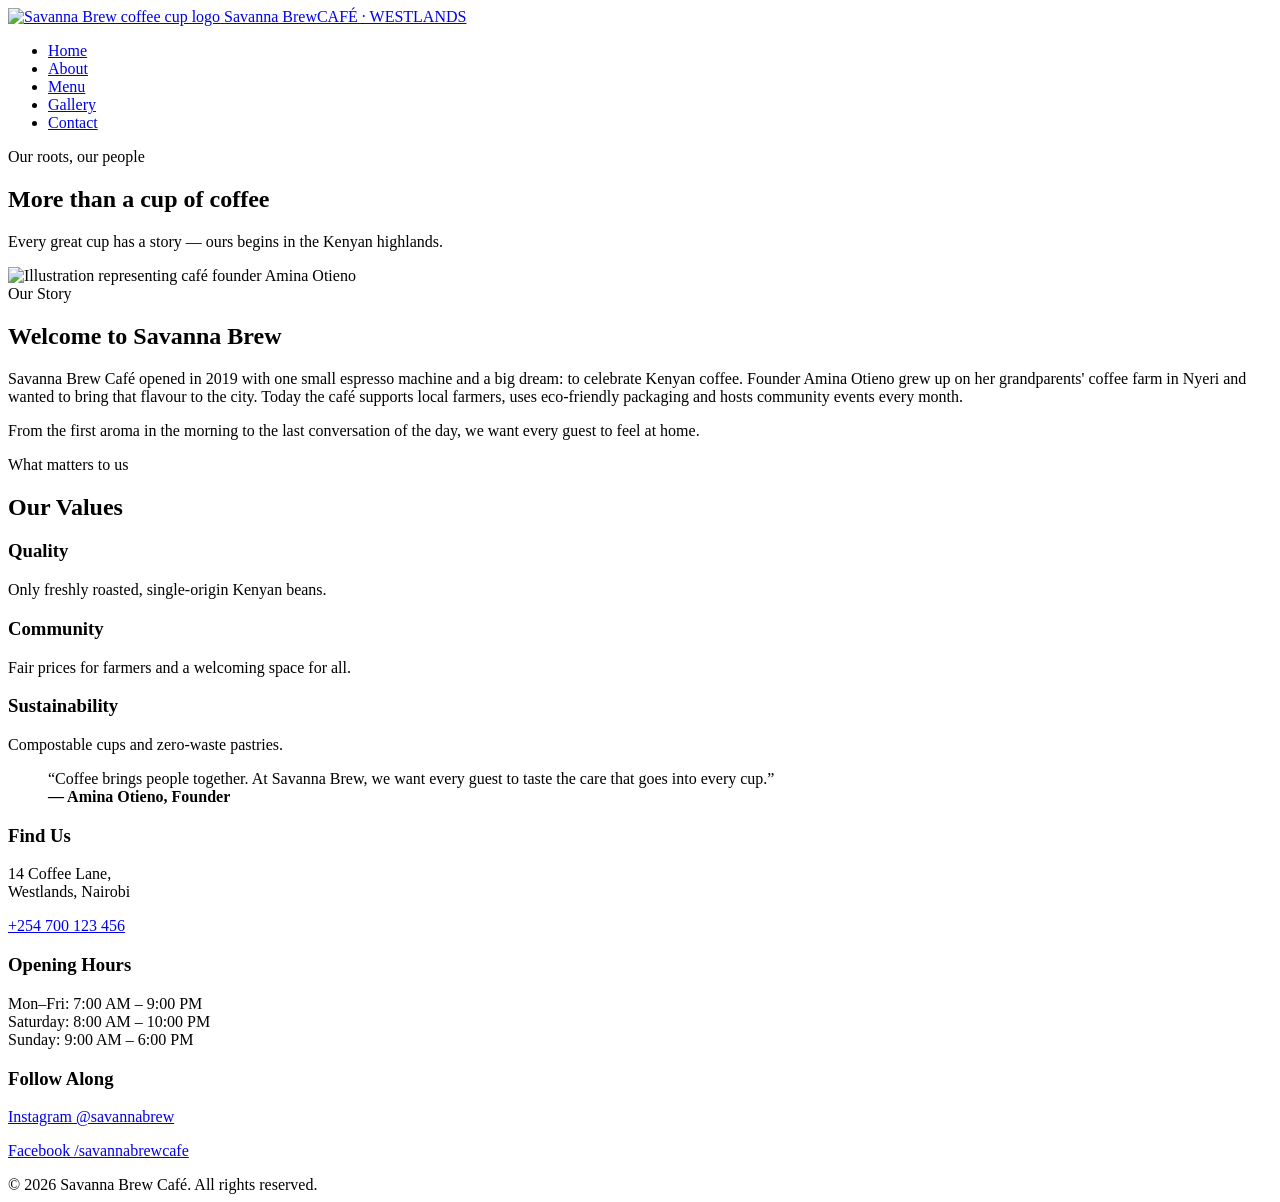
==== about.html @ 93c1c02c "Add files via upload" ====
<!DOCTYPE html>
<html lang="en">
<head>
  <meta charset="UTF-8">
  <meta name="viewport" content="width=device-width, initial-scale=1.0">
  <meta name="description" content="Savanna Brew Café in Westlands, Nairobi — Kenyan coffee, fresh pastries and warm hospitality.">
  <title>About Us | Savanna Brew Café</title>
  <link rel="preconnect" href="https://fonts.googleapis.com">
  <link rel="preconnect" href="https://fonts.gstatic.com" crossorigin>
  <link href="https://fonts.googleapis.com/css2?family=Open+Sans:wght@400;600;700&family=Playfair+Display:wght@600;700&display=swap" rel="stylesheet">
  <link rel="stylesheet" href="css/style.css">
</head>
<body>
<header class="site-header">
  <div class="container header-inner">
    <a class="brand" href="index.html">
      <img src="images/logo.svg" alt="Savanna Brew coffee cup logo">
      <span><span class="brand-name">Savanna Brew</span><span class="brand-tag">CAFÉ · WESTLANDS</span></span>
    </a>
    <nav aria-label="Main navigation"><ul class="nav-list"><li><a href="index.html" class="" >Home</a></li><li><a href="about.html" class="active" aria-current="page">About</a></li><li><a href="menu.html" class="" >Menu</a></li><li><a href="gallery.html" class="" >Gallery</a></li><li><a href="contact.html" class="" >Contact</a></li></ul></nav>
  </div>
</header>
<main>
  <section class="page-banner"><div class="container"><span class="eyebrow">Our roots, our people</span><h1>More than a cup of coffee</h1><p>Every great cup has a story — ours begins in the Kenyan highlands.</p></div></section>
  <section class="section container">
    <div class="about-layout">
      <img class="owner-photo" src="images/owner.svg" alt="Illustration representing café founder Amina Otieno">
      <div><span class="eyebrow">Our Story</span><h2>Welcome to Savanna Brew</h2>
      <p>Savanna Brew Café opened in 2019 with one small espresso machine and a big dream: to celebrate Kenyan coffee. Founder Amina Otieno grew up on her grandparents' coffee farm in Nyeri and wanted to bring that flavour to the city. Today the café supports local farmers, uses eco-friendly packaging and hosts community events every month.</p>
      <p>From the first aroma in the morning to the last conversation of the day, we want every guest to feel at home.</p></div>
    </div>
    <div class="section-heading values-heading"><span class="eyebrow">What matters to us</span><h2>Our Values</h2></div>
    <div class="value-grid">
      <article class="value-card"><h3>Quality</h3><p>Only freshly roasted, single-origin Kenyan beans.</p></article>
      <article class="value-card"><h3>Community</h3><p>Fair prices for farmers and a welcoming space for all.</p></article>
      <article class="value-card"><h3>Sustainability</h3><p>Compostable cups and zero-waste pastries.</p></article>
    </div>
    <blockquote>“Coffee brings people together. At Savanna Brew, we want every guest to taste the care that goes into every cup.”<br><strong>— Amina Otieno, Founder</strong></blockquote>
  </section>
</main>
<footer class="site-footer">
  <div class="container">
    <div class="footer-grid">
      <section><h3>Find Us</h3><p>14 Coffee Lane,<br>Westlands, Nairobi</p><p><a href="tel:+254700123456">+254 700 123 456</a></p></section>
      <section><h3>Opening Hours</h3><p>Mon–Fri: 7:00 AM – 9:00 PM<br>Saturday: 8:00 AM – 10:00 PM<br>Sunday: 9:00 AM – 6:00 PM</p></section>
      <section><h3>Follow Along</h3><p><a href="https://www.instagram.com/" target="_blank" rel="noopener noreferrer">Instagram @savannabrew</a></p><p><a href="https://www.facebook.com/" target="_blank" rel="noopener noreferrer">Facebook /savannabrewcafe</a></p></section>
    </div>
    <div class="footer-bottom">© 2026 Savanna Brew Café. All rights reserved.</div>
  </div>
</footer>
</body>
</html>
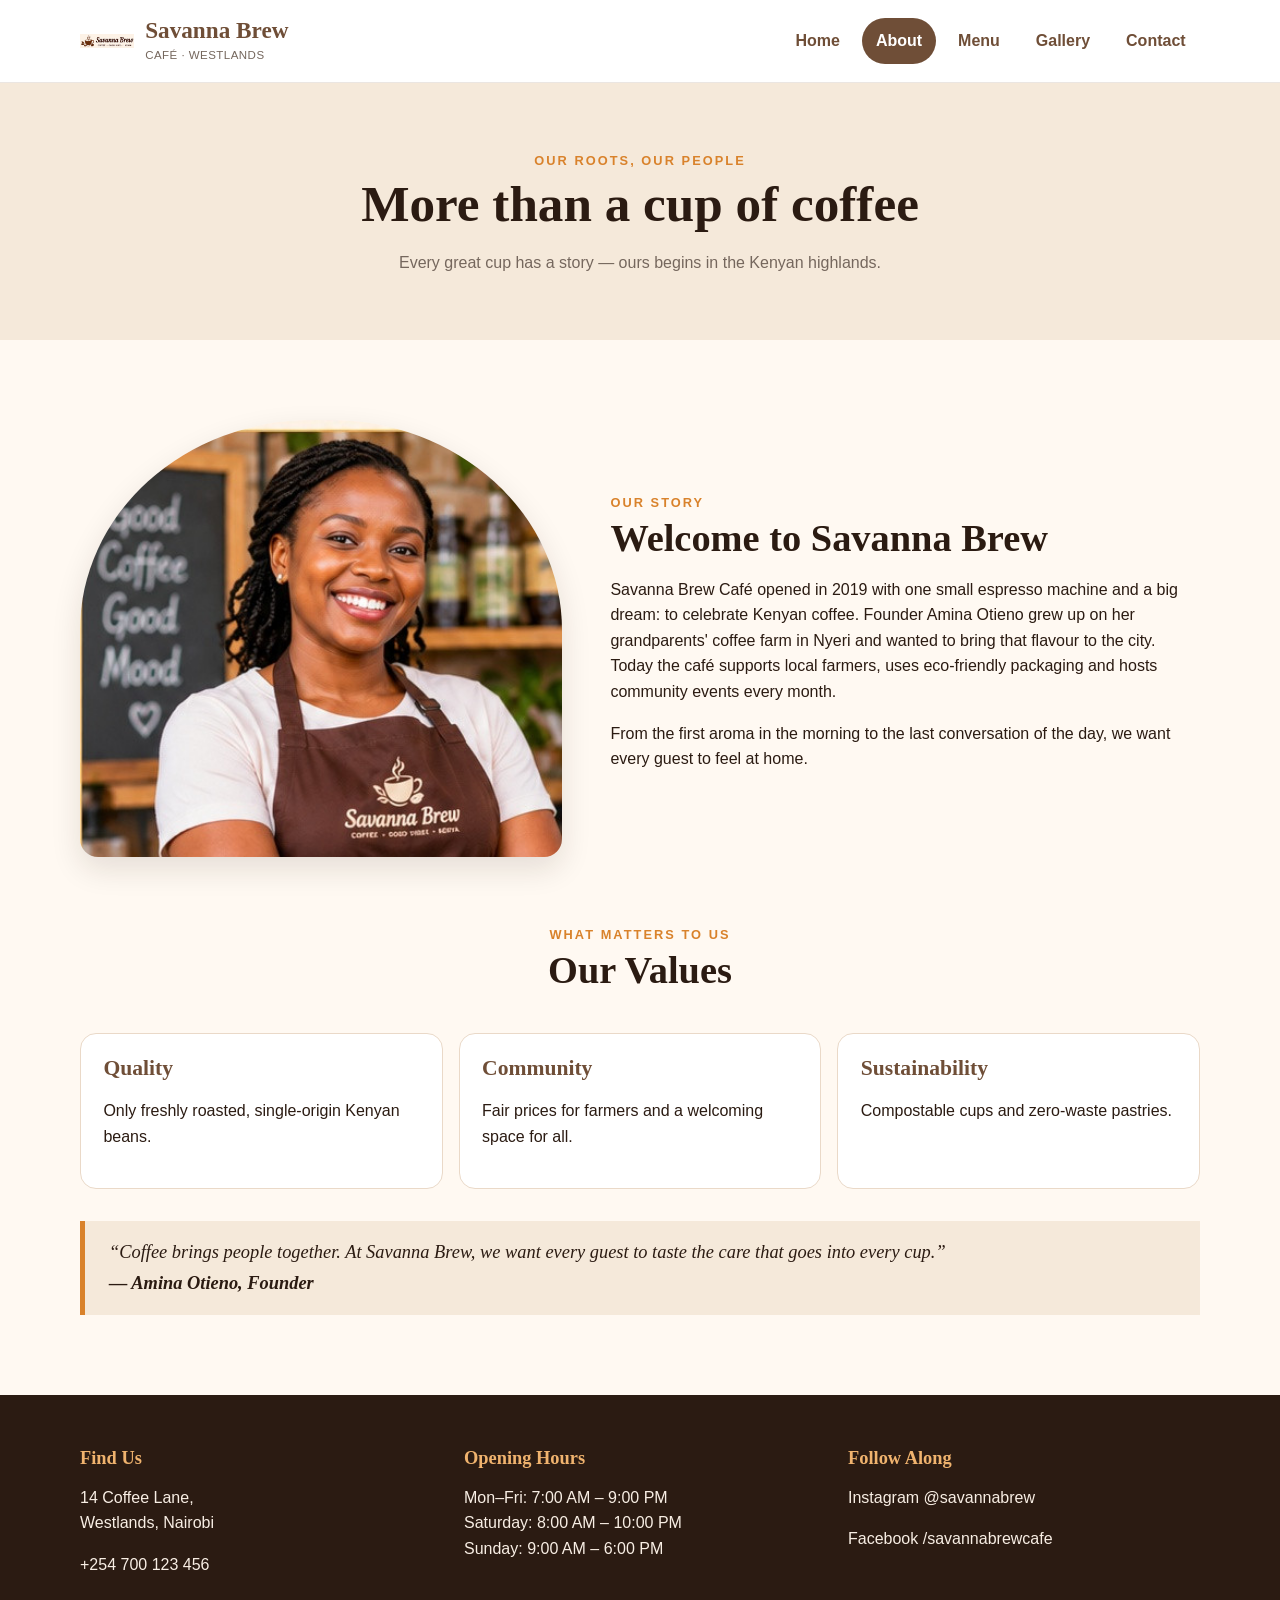
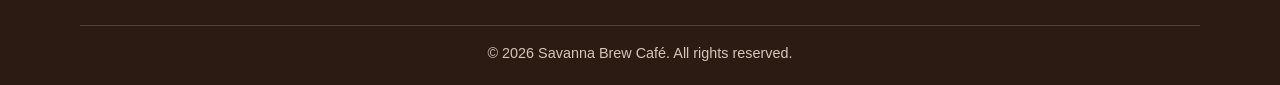
==== commit 1fd55668: "Update about.html" ====
--- a/about.html
+++ b/about.html
@@ -14,7 +14,7 @@
 <header class="site-header">
   <div class="container header-inner">
     <a class="brand" href="index.html">
-      <img src="images/logo.svg" alt="Savanna Brew coffee cup logo">
+      <img src="logo.png" alt="Savanna Brew coffee cup logo">
       <span><span class="brand-name">Savanna Brew</span><span class="brand-tag">CAFÉ · WESTLANDS</span></span>
     </a>
     <nav aria-label="Main navigation"><ul class="nav-list"><li><a href="index.html" class="" >Home</a></li><li><a href="about.html" class="active" aria-current="page">About</a></li><li><a href="menu.html" class="" >Menu</a></li><li><a href="gallery.html" class="" >Gallery</a></li><li><a href="contact.html" class="" >Contact</a></li></ul></nav>
@@ -24,7 +24,7 @@
   <section class="page-banner"><div class="container"><span class="eyebrow">Our roots, our people</span><h1>More than a cup of coffee</h1><p>Every great cup has a story — ours begins in the Kenyan highlands.</p></div></section>
   <section class="section container">
     <div class="about-layout">
-      <img class="owner-photo" src="images/owner.svg" alt="Illustration representing café founder Amina Otieno">
+      <img class="owner-photo" src="owner.jpg" alt="Illustration representing café founder Amina Otieno">
       <div><span class="eyebrow">Our Story</span><h2>Welcome to Savanna Brew</h2>
       <p>Savanna Brew Café opened in 2019 with one small espresso machine and a big dream: to celebrate Kenyan coffee. Founder Amina Otieno grew up on her grandparents' coffee farm in Nyeri and wanted to bring that flavour to the city. Today the café supports local farmers, uses eco-friendly packaging and hosts community events every month.</p>
       <p>From the first aroma in the morning to the last conversation of the day, we want every guest to feel at home.</p></div>
--- a/css/style.css
+++ b/css/style.css
@@ -0,0 +1,170 @@
+/* Savanna Brew Café — main stylesheet
+   Flexbox is used for navigation, feature cards and footer columns.
+   CSS Grid is used for the gallery and page layouts.
+*/
+:root {
+  --coffee: #6F4E37;
+  --cream: #F5E9DA;
+  --orange: #D9822B;
+  --dark: #2B1B12;
+  --white: #FFFFFF;
+  --muted: #75675D;
+  --soft: #FFF9F2;
+  --shadow: 0 12px 30px rgba(43, 27, 18, .12);
+  --radius: 16px;
+}
+* { box-sizing: border-box; }
+html { scroll-behavior: smooth; }
+body {
+  margin: 0;
+  color: var(--dark);
+  background: var(--soft);
+  font-family: "Open Sans", Arial, sans-serif;
+  font-size: 16px;
+  line-height: 1.6;
+}
+h1, h2, h3 {
+  font-family: "Playfair Display", Georgia, serif;
+  line-height: 1.2;
+  margin: 0 0 1rem;
+}
+h1 { font-size: clamp(2.3rem, 5vw, 4.4rem); }
+h2 { font-size: clamp(1.8rem, 3vw, 2.6rem); }
+h3 { font-size: 1.35rem; }
+p { margin: 0 0 1rem; }
+img { display: block; max-width: 100%; }
+a { color: var(--coffee); text-decoration: none; transition: color .25s ease; }
+a:hover { color: var(--orange); }
+a:focus-visible, button:focus-visible, input:focus-visible,
+select:focus-visible, textarea:focus-visible {
+  outline: 3px solid var(--orange);
+  outline-offset: 3px;
+}
+.container { width: min(1120px, 92%); margin-inline: auto; }
+.site-header {
+  background: var(--white);
+  border-bottom: 1px solid rgba(111,78,55,.14);
+  position: sticky;
+  top: 0;
+  z-index: 20;
+}
+.header-inner {
+  min-height: 82px;
+  display: flex;
+  align-items: center;
+  justify-content: space-between;
+  gap: 2rem;
+}
+.brand { display: flex; align-items: center; gap: .7rem; color: var(--dark); }
+.brand img { width: 54px; height: 54px; object-fit: contain; }
+.brand-name { font: 700 1.45rem Georgia, serif; color: var(--coffee); line-height: 1.1; }
+.brand-tag { display: block; color: var(--muted); font-size: .72rem; letter-spacing: .04em; }
+.nav-list { display: flex; align-items: center; gap: .45rem; list-style: none; padding: 0; margin: 0; }
+.nav-list a { display: block; padding: .65rem .9rem; border-radius: 999px; font-weight: 700; }
+.nav-list a:hover, .nav-list a:focus-visible { background: var(--cream); color: var(--coffee); }
+.nav-list a.active { background: var(--coffee); color: var(--white); }
+.hero {
+  min-height: 590px;
+  display: grid;
+  align-items: center;
+  color: var(--white);
+  background:
+    linear-gradient(90deg, rgba(27,16,10,.83), rgba(27,16,10,.35)),
+    url("../images/hero.svg") center/cover no-repeat;
+}
+.hero-content { max-width: 690px; padding-block: 6rem; }
+.eyebrow { color: var(--orange); text-transform: uppercase; letter-spacing: .16em; font-weight: 800; font-size: .8rem; }
+.hero h1 { margin: .8rem 0 1.2rem; }
+.hero p { max-width: 610px; font-size: 1.12rem; color: #fff8ef; }
+.button {
+  display: inline-block; border: 0; border-radius: 999px; padding: .9rem 1.5rem;
+  background: var(--orange); color: var(--dark); font: 700 1rem Arial, sans-serif;
+  cursor: pointer; transition: transform .25s ease, box-shadow .25s ease, background .25s ease;
+}
+.button:hover { background: #e99a45; color: var(--dark); transform: translateY(-3px); box-shadow: var(--shadow); }
+.button.secondary { background: var(--coffee); color: var(--white); }
+.button.secondary:hover { background: #543a29; color: var(--white); }
+.section { padding: 5rem 0; }
+.section-heading { text-align: center; max-width: 700px; margin: 0 auto 2.5rem; }
+.section-heading p { color: var(--muted); }
+.feature-grid { display: flex; gap: 1.5rem; }
+.feature-card {
+  flex: 1; overflow: hidden; background: var(--white); border-radius: var(--radius);
+  box-shadow: 0 5px 18px rgba(43,27,18,.07); transition: transform .25s ease, box-shadow .25s ease;
+}
+.feature-card:hover { transform: translateY(-7px); box-shadow: var(--shadow); }
+.feature-card img { width: 100%; height: 220px; object-fit: cover; }
+.feature-card-content { padding: 1.4rem; }
+.feature-card p { color: var(--muted); }
+.price { color: var(--coffee); font-weight: 800; }
+.cta-band { background: var(--cream); text-align: center; padding: 3.5rem 1rem; }
+.page-banner { background: var(--cream); padding: 4rem 0; text-align: center; }
+.page-banner h1 { font-size: clamp(2.2rem, 4vw, 3.5rem); }
+.page-banner p { color: var(--muted); max-width: 650px; margin: 0 auto; }
+.about-layout { display: grid; grid-template-columns: .9fr 1.1fr; gap: 3rem; align-items: center; }
+.owner-photo { width: 100%; max-height: 520px; object-fit: cover; border-radius: 48% 48% 18px 18px; box-shadow: var(--shadow); }
+.values-heading { margin-top: 4rem; }
+.value-grid { display: grid; grid-template-columns: repeat(3, 1fr); gap: 1rem; margin-top: 2rem; }
+.value-card { background: var(--white); border: 1px solid #ead9c8; border-radius: var(--radius); padding: 1.4rem; }
+.value-card h3 { color: var(--coffee); }
+blockquote { margin: 2rem 0 0; padding: 1rem 1.5rem; border-left: 5px solid var(--orange); background: var(--cream); font: italic 1.15rem/1.7 Georgia, serif; }
+.menu-section { padding: 3rem 0 1rem; }
+.menu-section h2 { color: var(--coffee); }
+.table-wrap { overflow-x: auto; border-radius: 12px; box-shadow: 0 5px 18px rgba(43,27,18,.06); }
+.menu-table { width: 100%; min-width: 560px; border-collapse: collapse; background: var(--white); }
+.menu-table th, .menu-table td { padding: 1rem 1.2rem; text-align: left; }
+.menu-table thead { background: var(--coffee); color: var(--white); }
+.menu-table th:last-child, .menu-table td:last-child { text-align: right; white-space: nowrap; }
+.menu-table tbody tr:nth-child(even) { background: #f7eee5; }
+.menu-table tbody tr:hover { background: #f3dfc9; }
+.gallery-grid { display: grid; grid-template-columns: repeat(4, 1fr); gap: 1.2rem; }
+.gallery-grid figure { margin: 0; overflow: hidden; background: var(--white); border-radius: 14px; box-shadow: 0 5px 18px rgba(43,27,18,.08); }
+.gallery-grid img { width: 100%; aspect-ratio: 4/3; object-fit: cover; transition: transform .4s ease; }
+.gallery-grid figure:hover img { transform: scale(1.07); }
+.gallery-grid figcaption { padding: .8rem 1rem; color: var(--muted); font-size: .92rem; }
+.contact-layout { display: grid; grid-template-columns: 1.15fr .85fr; gap: 2.5rem; align-items: start; }
+.reservation-form { background: var(--white); padding: 2rem; border-radius: var(--radius); box-shadow: var(--shadow); }
+.form-grid { display: grid; grid-template-columns: 1fr 1fr; gap: 1rem; }
+.form-field { margin-bottom: 1rem; }
+.form-field.full { grid-column: 1 / -1; }
+label { display: block; font-weight: 700; margin-bottom: .4rem; }
+input, select, textarea {
+  width: 100%; padding: .85rem .9rem; border: 1px solid #cdb9a7; border-radius: 8px;
+  background: #fffdfb; color: var(--dark); font: inherit;
+}
+input:focus, select:focus, textarea:focus { outline: 3px solid rgba(217,130,43,.28); border-color: var(--orange); }
+fieldset { border: 1px solid #d8c5b3; border-radius: 10px; padding: 1rem; margin: .5rem 0 1.2rem; }
+legend { font-weight: 700; padding: 0 .4rem; }
+.radio-row { display: flex; flex-wrap: wrap; gap: 1.2rem; }
+.radio-row label { display: inline-flex; align-items: center; gap: .4rem; font-weight: 400; margin: 0; }
+.radio-row input { width: auto; }
+.info-card { background: var(--cream); border-radius: var(--radius); padding: 1.7rem; margin-bottom: 1.2rem; }
+.info-card h2, .info-card h3 { color: var(--coffee); }
+.hours-table { width: 100%; border-collapse: collapse; }
+.hours-table td { padding: .55rem 0; border-bottom: 1px solid #dfcbb8; }
+.hours-table td:last-child { text-align: right; }
+.site-footer { background: #2B1B12; color: #f8eee4; padding: 3.2rem 0 1.2rem; }
+.footer-grid { display: flex; gap: 2rem; justify-content: space-between; }
+.footer-grid > section { flex: 1; }
+.site-footer h3 { color: #f0b36e; font-size: 1.15rem; }
+.site-footer a { color: #f8eee4; }
+.site-footer a:hover { color: #f0b36e; }
+.footer-bottom { text-align: center; border-top: 1px solid rgba(255,255,255,.18); margin-top: 2rem; padding-top: 1rem; font-size: .9rem; color: #d7c6b7; }
+.small-note { color: var(--muted); font-size: .92rem; }
+@media (max-width: 900px) {
+  .gallery-grid { grid-template-columns: repeat(2, 1fr); }
+}
+@media (max-width: 768px) {
+  .header-inner { flex-direction: column; align-items: flex-start; padding: 1rem 0; gap: .7rem; }
+  .nav-list { width: 100%; flex-direction: column; align-items: stretch; gap: .2rem; }
+  .nav-list a { border-radius: 8px; padding: .55rem .8rem; }
+  .hero { min-height: 500px; }
+  .feature-grid, .footer-grid { flex-direction: column; }
+  .about-layout, .contact-layout { grid-template-columns: 1fr; }
+  .values-heading { margin-top: 4rem; }
+.value-grid { grid-template-columns: 1fr; }
+  .gallery-grid { grid-template-columns: 1fr; }
+  .form-grid { grid-template-columns: 1fr; }
+  .form-field.full { grid-column: auto; }
+  .section { padding: 3.5rem 0; }
+}
